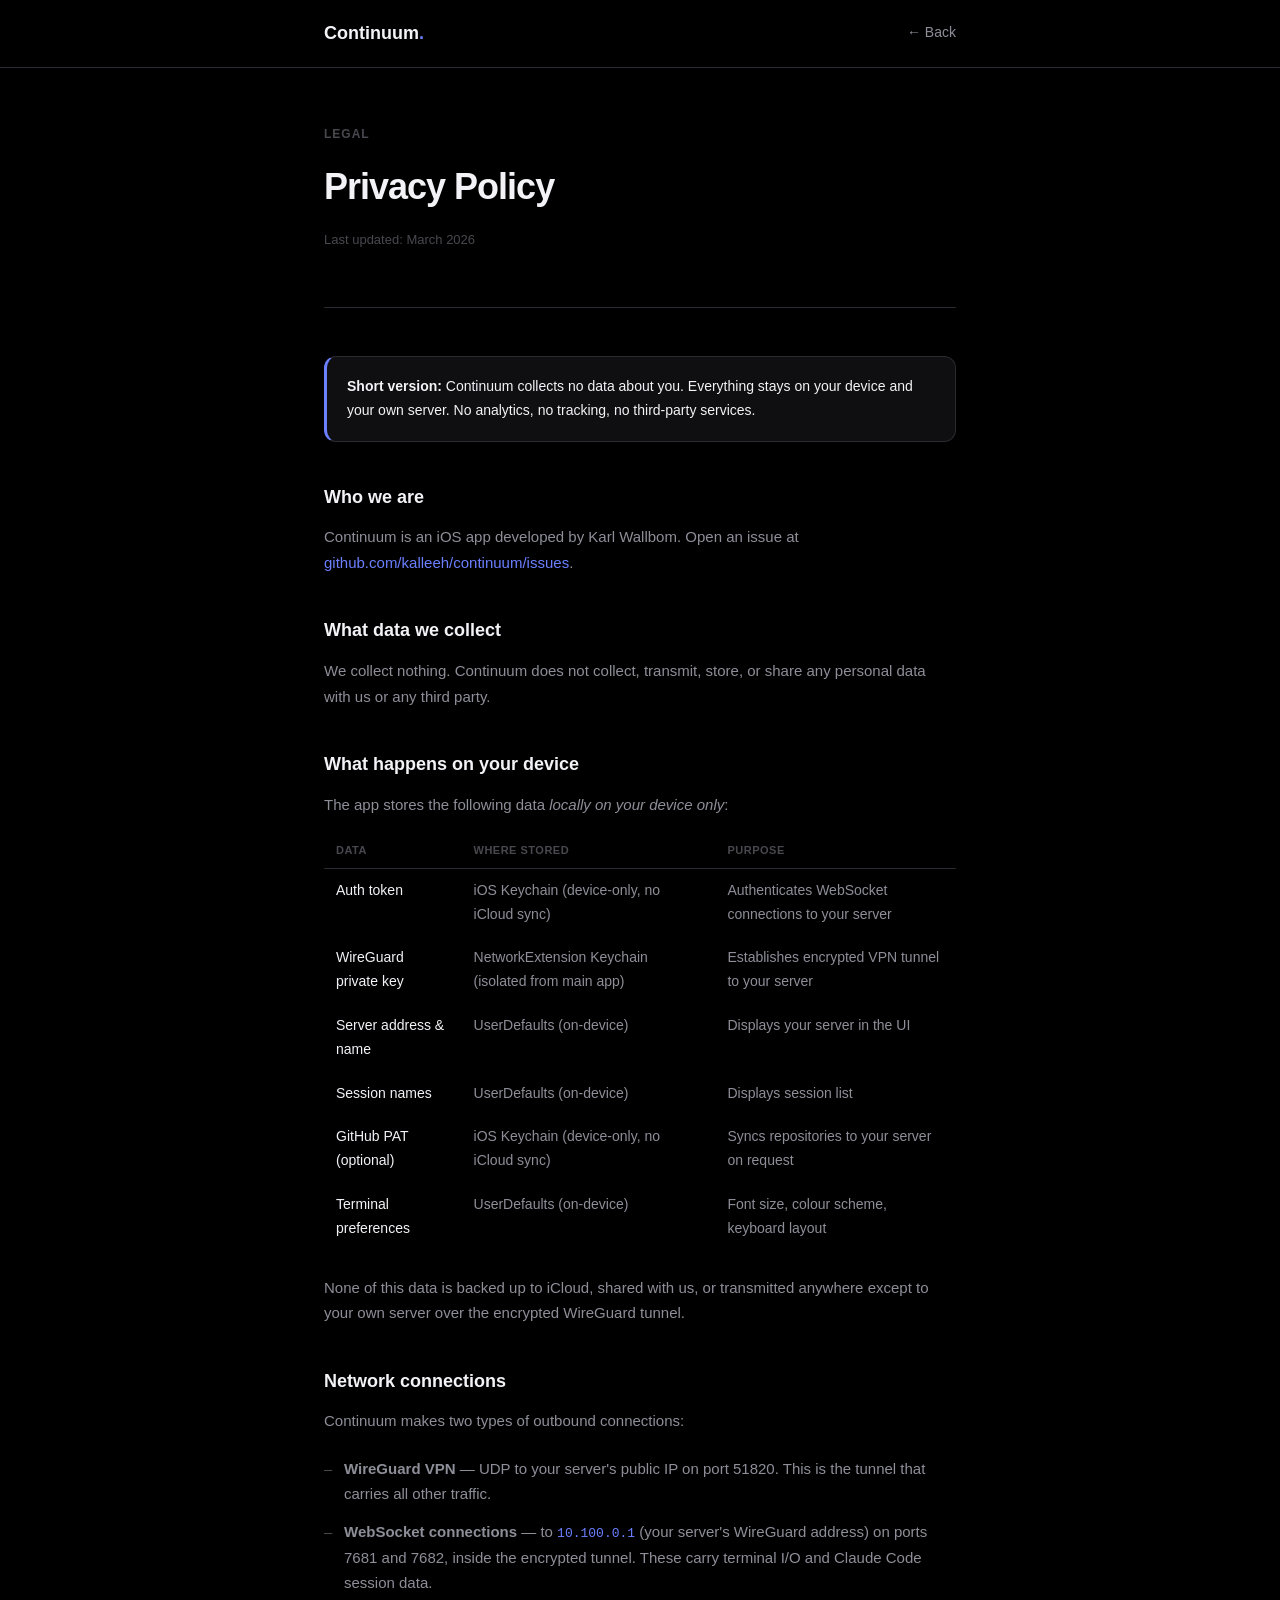
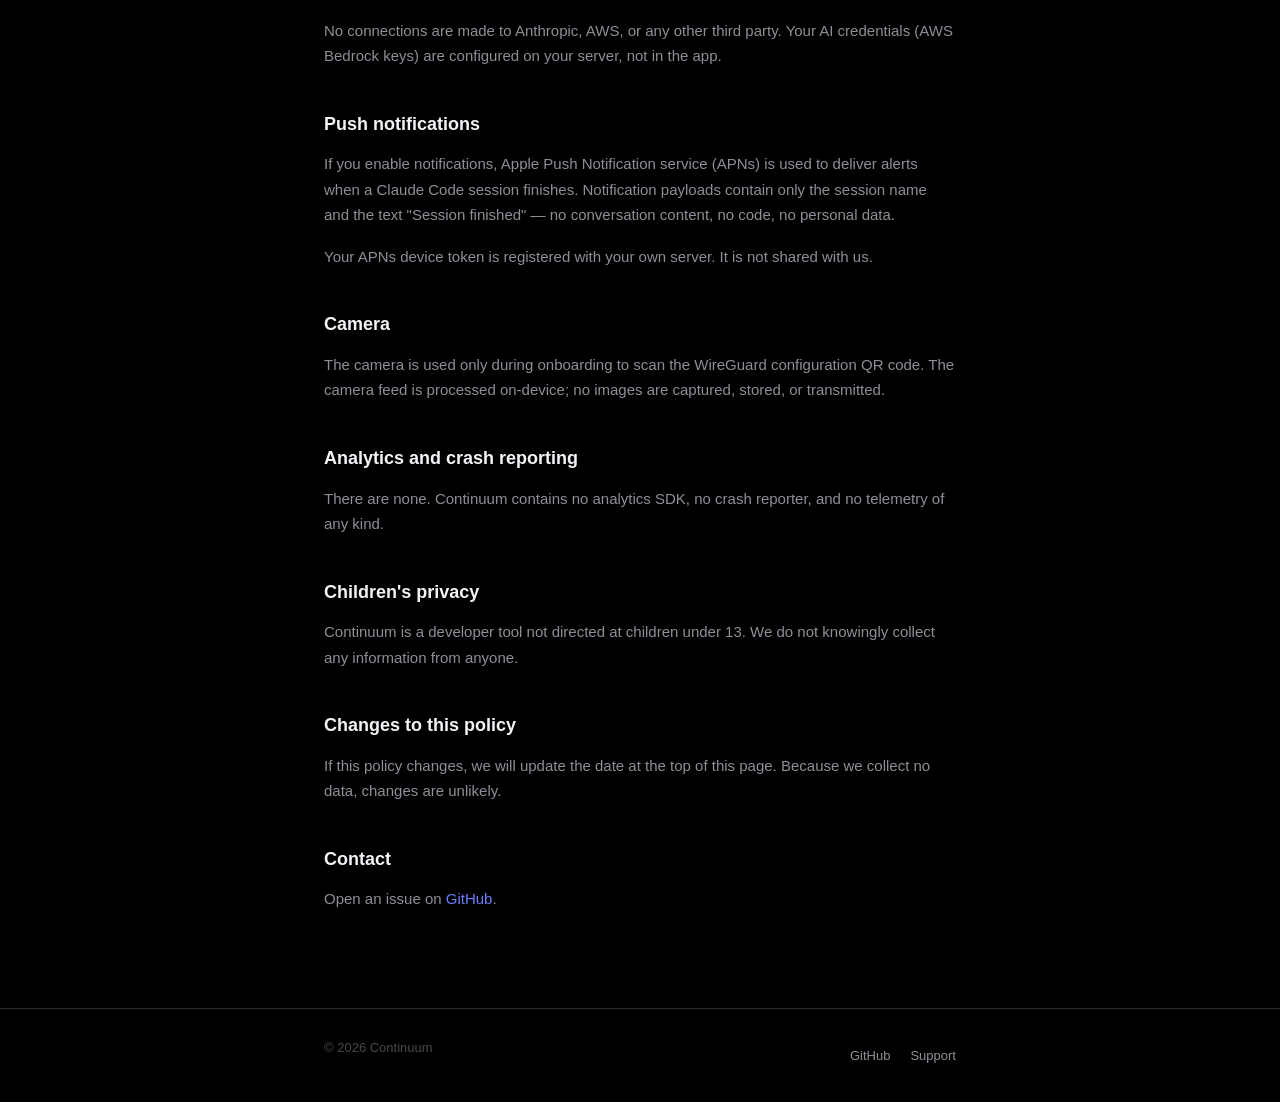
==== privacy.html @ df1a8e6a "Initial release" ====
<!DOCTYPE html>
<html lang="en">
<head>
  <meta charset="UTF-8">
  <meta name="viewport" content="width=device-width, initial-scale=1.0">
  <title>Privacy Policy — Continuum</title>
  <link rel="icon" href="data:image/svg+xml,<svg xmlns='http://www.w3.org/2000/svg' viewBox='0 0 100 100'><text y='.9em' font-size='90'>♾️</text></svg>">
  <style>
    :root {
      --bg:      #000000;
      --surface: #0f0f12;
      --border:  #2a2a30;
      --accent:  #6b7fff;
      --text:    #f2f2f7;
      --muted:   #8e8e99;
      --faint:   #48484f;
      --radius:  12px;
    }

    * { box-sizing: border-box; margin: 0; padding: 0; }

    body {
      background: var(--bg);
      color: var(--text);
      font-family: -apple-system, BlinkMacSystemFont, "Segoe UI", sans-serif;
      line-height: 1.7;
      -webkit-font-smoothing: antialiased;
    }

    a { color: var(--accent); text-decoration: none; }
    a:hover { text-decoration: underline; }

    .container {
      max-width: 680px;
      margin: 0 auto;
      padding: 0 24px;
    }

    nav {
      border-bottom: 1px solid var(--border);
      padding: 18px 0;
    }
    nav .container {
      display: flex;
      align-items: center;
      justify-content: space-between;
    }
    .logo {
      font-size: 18px;
      font-weight: 700;
      color: var(--text);
      text-decoration: none;
    }
    .logo span { color: var(--accent); }
    nav a.back {
      font-size: 14px;
      color: var(--muted);
    }

    .page-header {
      padding: 56px 0 40px;
      border-bottom: 1px solid var(--border);
      margin-bottom: 48px;
    }
    .page-header .label {
      font-size: 12px;
      font-weight: 600;
      letter-spacing: 1px;
      text-transform: uppercase;
      color: var(--faint);
      margin-bottom: 12px;
    }
    h1 {
      font-size: 36px;
      font-weight: 800;
      letter-spacing: -1px;
      margin-bottom: 12px;
    }
    .updated {
      font-size: 13px;
      color: var(--faint);
    }

    .content {
      padding-bottom: 80px;
    }

    h2 {
      font-size: 18px;
      font-weight: 700;
      margin: 40px 0 12px;
      color: var(--text);
    }
    h2:first-child { margin-top: 0; }

    p {
      font-size: 15px;
      color: var(--muted);
      margin-bottom: 16px;
    }

    ul {
      list-style: none;
      margin: 0 0 16px;
      padding: 0;
    }
    ul li {
      font-size: 15px;
      color: var(--muted);
      padding: 6px 0 6px 20px;
      position: relative;
    }
    ul li::before {
      content: "–";
      position: absolute;
      left: 0;
      color: var(--faint);
    }

    .callout {
      background: var(--surface);
      border: 1px solid var(--border);
      border-left: 3px solid var(--accent);
      border-radius: var(--radius);
      padding: 18px 20px;
      margin: 0 0 24px;
    }
    .callout p {
      margin: 0;
      font-size: 14px;
      color: var(--text);
    }

    table {
      width: 100%;
      border-collapse: collapse;
      font-size: 14px;
      margin-bottom: 24px;
    }
    th {
      text-align: left;
      font-size: 11px;
      font-weight: 600;
      letter-spacing: 0.5px;
      text-transform: uppercase;
      color: var(--faint);
      padding: 8px 12px;
      border-bottom: 1px solid var(--border);
    }
    td {
      padding: 10px 12px;
      color: var(--muted);
      border-bottom: 1px solid var(--border)66;
      vertical-align: top;
    }
    td:first-child { color: var(--text); font-weight: 500; }

    footer {
      border-top: 1px solid var(--border);
      padding: 28px 0;
    }
    footer .container {
      display: flex;
      align-items: center;
      justify-content: space-between;
      flex-wrap: wrap;
      gap: 12px;
    }
    footer p { font-size: 13px; color: var(--faint); }
    footer a { color: var(--muted); font-size: 13px; }
    footer a:hover { color: var(--text); text-decoration: none; }
  </style>
</head>
<body>

  <nav>
    <div class="container">
      <a class="logo" href="index.html">Continuum<span>.</span></a>
      <a class="back" href="index.html">← Back</a>
    </div>
  </nav>

  <div class="container">

    <div class="page-header">
      <p class="label">Legal</p>
      <h1>Privacy Policy</h1>
      <p class="updated">Last updated: March 2026</p>
    </div>

    <div class="content">

      <div class="callout">
        <p><strong>Short version:</strong> Continuum collects no data about you. Everything stays on your device and your own server. No analytics, no tracking, no third-party services.</p>
      </div>

      <h2>Who we are</h2>
      <p>Continuum is an iOS app developed by Karl Wallbom. Open an issue at <a href="https://github.com/kalleeh/continuum/issues">github.com/kalleeh/continuum/issues</a>.</p>

      <h2>What data we collect</h2>
      <p>We collect nothing. Continuum does not collect, transmit, store, or share any personal data with us or any third party.</p>

      <h2>What happens on your device</h2>
      <p>The app stores the following data <em>locally on your device only</em>:</p>

      <table>
        <thead>
          <tr>
            <th>Data</th>
            <th>Where stored</th>
            <th>Purpose</th>
          </tr>
        </thead>
        <tbody>
          <tr>
            <td>Auth token</td>
            <td>iOS Keychain (device-only, no iCloud sync)</td>
            <td>Authenticates WebSocket connections to your server</td>
          </tr>
          <tr>
            <td>WireGuard private key</td>
            <td>NetworkExtension Keychain (isolated from main app)</td>
            <td>Establishes encrypted VPN tunnel to your server</td>
          </tr>
          <tr>
            <td>Server address &amp; name</td>
            <td>UserDefaults (on-device)</td>
            <td>Displays your server in the UI</td>
          </tr>
          <tr>
            <td>Session names</td>
            <td>UserDefaults (on-device)</td>
            <td>Displays session list</td>
          </tr>
          <tr>
            <td>GitHub PAT (optional)</td>
            <td>iOS Keychain (device-only, no iCloud sync)</td>
            <td>Syncs repositories to your server on request</td>
          </tr>
          <tr>
            <td>Terminal preferences</td>
            <td>UserDefaults (on-device)</td>
            <td>Font size, colour scheme, keyboard layout</td>
          </tr>
        </tbody>
      </table>

      <p>None of this data is backed up to iCloud, shared with us, or transmitted anywhere except to your own server over the encrypted WireGuard tunnel.</p>

      <h2>Network connections</h2>
      <p>Continuum makes two types of outbound connections:</p>
      <ul>
        <li><strong>WireGuard VPN</strong> — UDP to your server's public IP on port 51820. This is the tunnel that carries all other traffic.</li>
        <li><strong>WebSocket connections</strong> — to <code style="font-size:13px;color:var(--accent)">10.100.0.1</code> (your server's WireGuard address) on ports 7681 and 7682, inside the encrypted tunnel. These carry terminal I/O and Claude Code session data.</li>
      </ul>
      <p>No connections are made to Anthropic, AWS, or any other third party. Your AI credentials (AWS Bedrock keys) are configured on your server, not in the app.</p>

      <h2>Push notifications</h2>
      <p>If you enable notifications, Apple Push Notification service (APNs) is used to deliver alerts when a Claude Code session finishes. Notification payloads contain only the session name and the text "Session finished" — no conversation content, no code, no personal data.</p>
      <p>Your APNs device token is registered with your own server. It is not shared with us.</p>

      <h2>Camera</h2>
      <p>The camera is used only during onboarding to scan the WireGuard configuration QR code. The camera feed is processed on-device; no images are captured, stored, or transmitted.</p>

      <h2>Analytics and crash reporting</h2>
      <p>There are none. Continuum contains no analytics SDK, no crash reporter, and no telemetry of any kind.</p>

      <h2>Children's privacy</h2>
      <p>Continuum is a developer tool not directed at children under 13. We do not knowingly collect any information from anyone.</p>

      <h2>Changes to this policy</h2>
      <p>If this policy changes, we will update the date at the top of this page. Because we collect no data, changes are unlikely.</p>

      <h2>Contact</h2>
      <p>Open an issue on <a href="https://github.com/kalleeh/continuum/issues">GitHub</a>.</p>

    </div>
  </div>

  <footer>
    <div class="container">
      <p>© 2026 Continuum</p>
      <div style="display:flex;gap:20px">
        <a href="https://github.com/kalleeh/continuum">GitHub</a>
        <a href="index.html">Support</a>
      </div>
    </div>
  </footer>

</body>
</html>
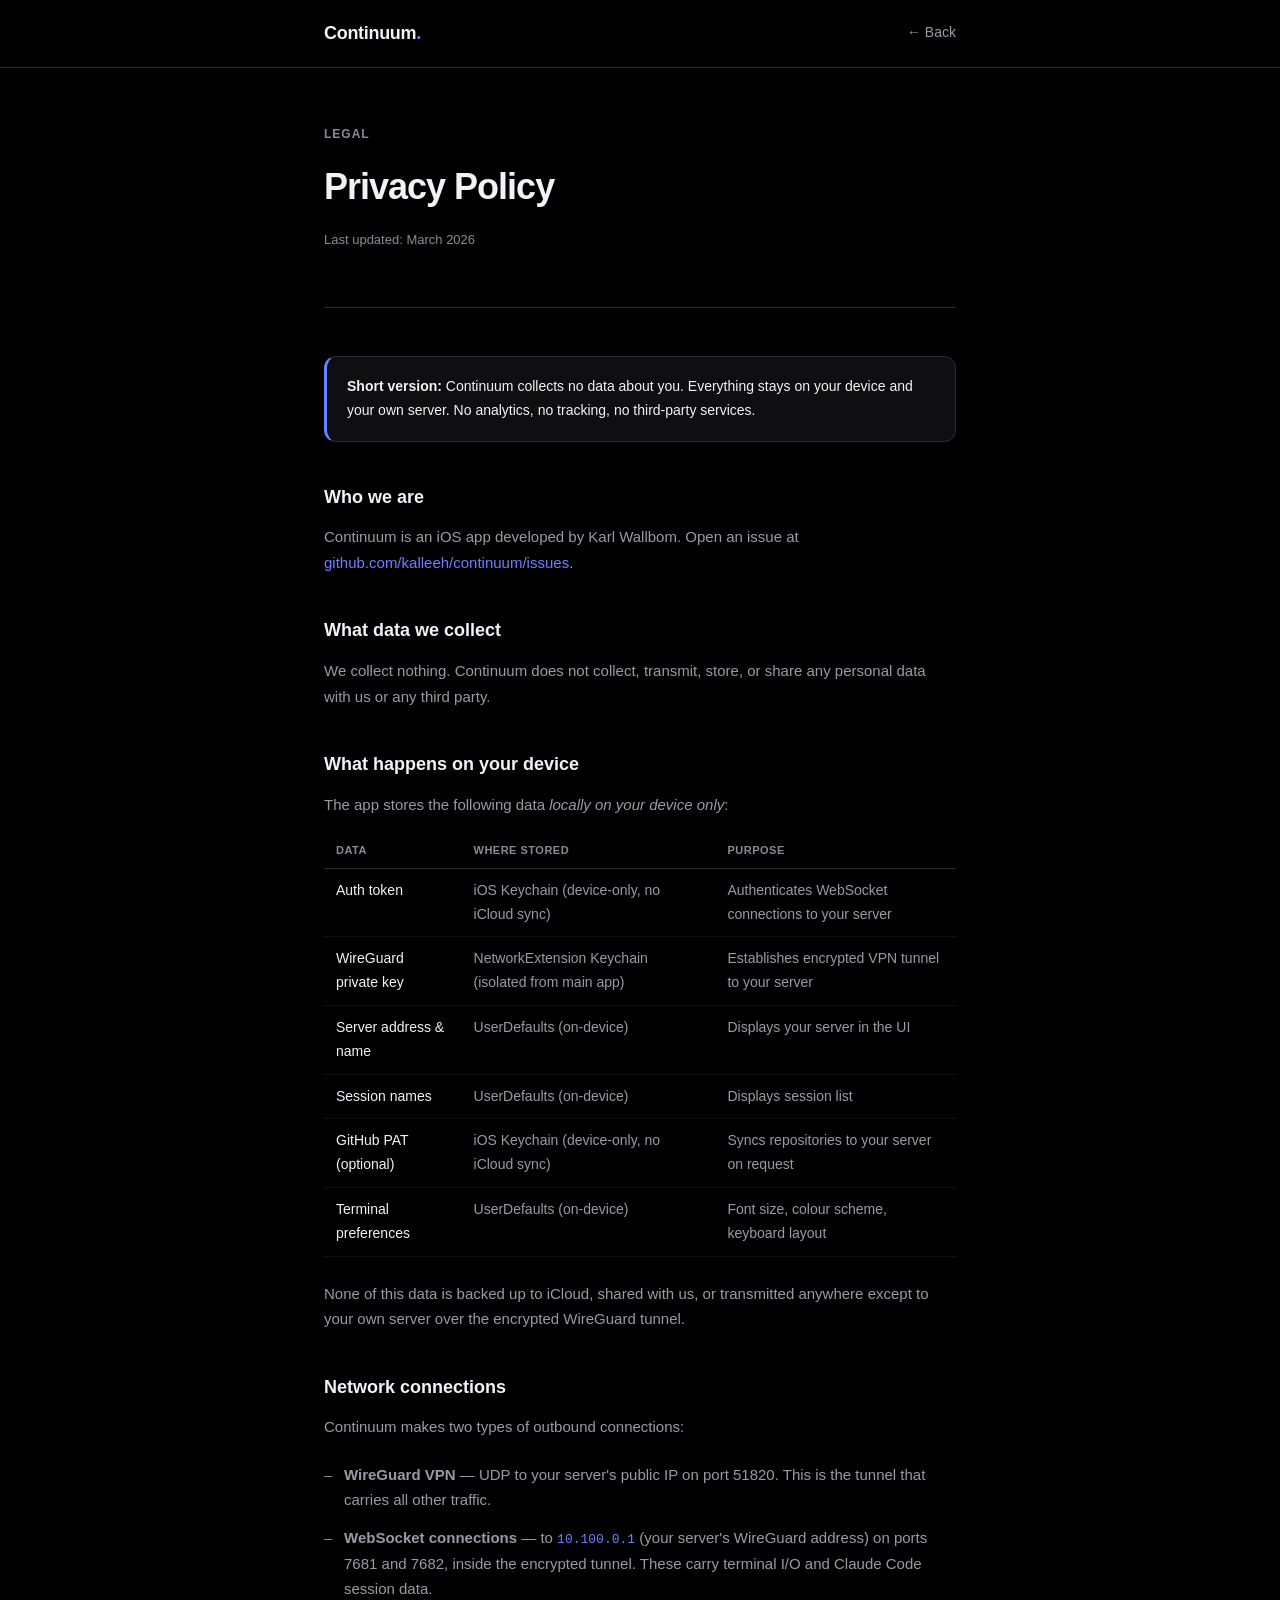
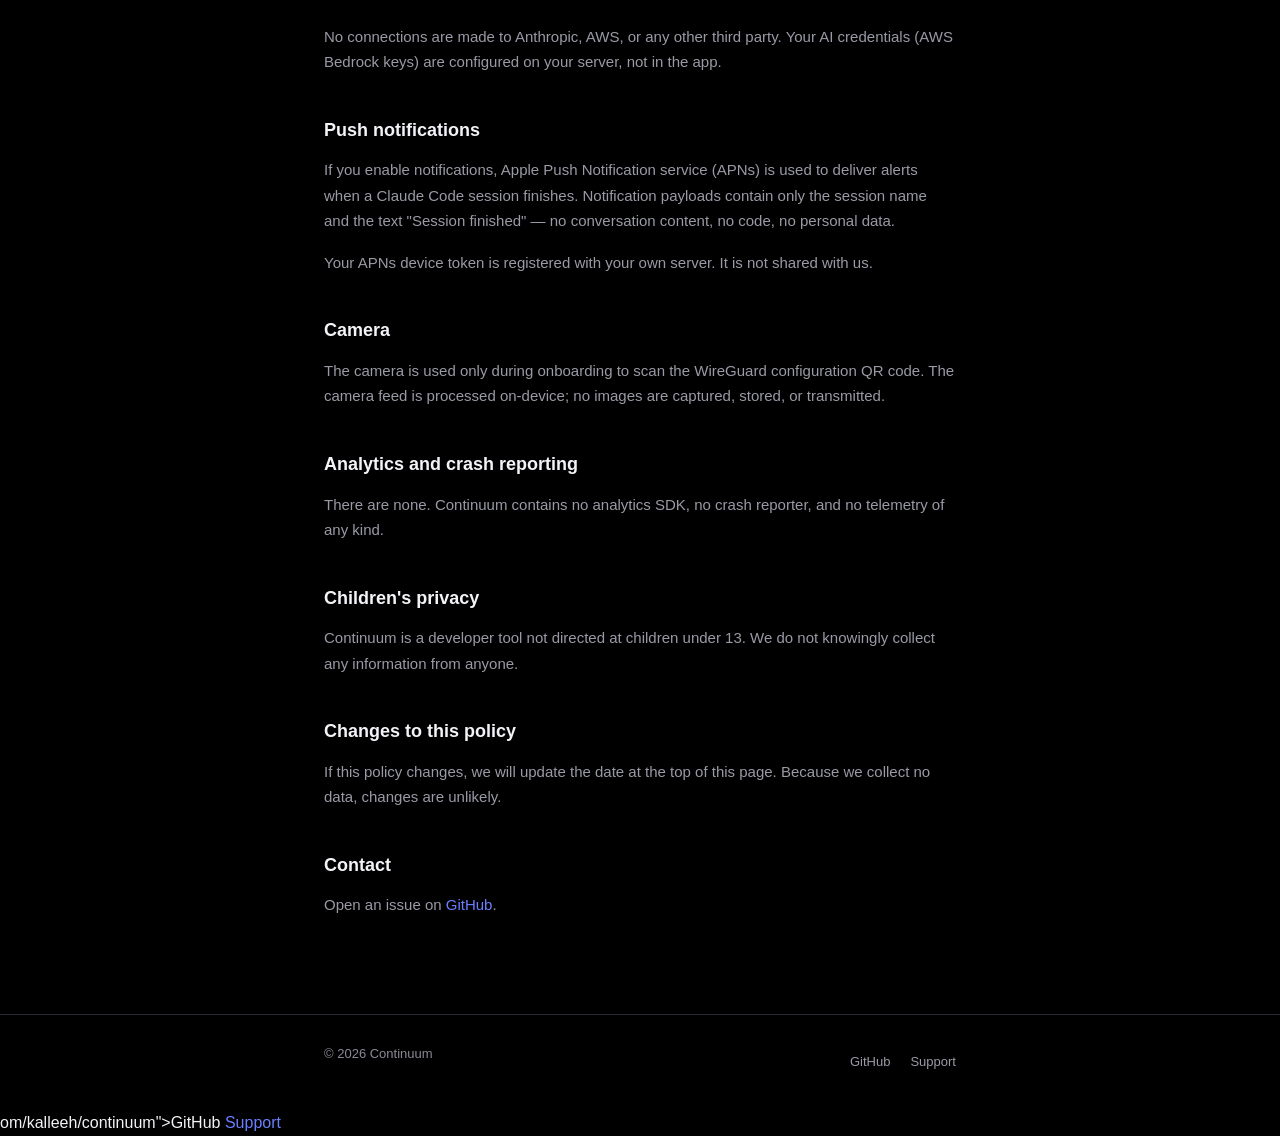
==== commit 8e388c3e: "Optimize images: PNG→JPG conversion, remove dead assets - Replace PNG screenshots and backgrounds wi" ====
--- a/privacy.html
+++ b/privacy.html
@@ -4,54 +4,23 @@
   <meta charset="UTF-8">
   <meta name="viewport" content="width=device-width, initial-scale=1.0">
   <title>Privacy Policy — Continuum</title>
-  <link rel="icon" href="data:image/svg+xml,<svg xmlns='http://www.w3.org/2000/svg' viewBox='0 0 100 100'><text y='.9em' font-size='90'>♾️</text></svg>">
+  <meta name="description" content="Privacy Policy for Continuum — the iOS app for remote AI coding sessions over WireGuard VPN.">
+  <meta property="og:url" content="https://kalleeh.github.io/continuum/privacy.html">
+  <meta name="twitter:card" content="summary">
+  <meta name="twitter:title" content="Privacy Policy — Continuum">
+  <meta name="twitter:description" content="Privacy Policy for Continuum — the iOS app for remote AI coding sessions over WireGuard VPN.">
+  <link rel="canonical" href="https://kalleeh.github.io/continuum/privacy.html">
+  <link rel="icon" href="favicon.ico" sizes="any">
+  <link rel="icon" type="image/png" sizes="32x32" href="img/favicon-32x32.png">
+  <link rel="apple-touch-icon" sizes="180x180" href="img/apple-touch-icon.png">
+  <link rel="stylesheet" href="shared.css">
   <style>
-    :root {
-      --bg:      #000000;
-      --surface: #0f0f12;
-      --border:  #2a2a30;
-      --accent:  #6b7fff;
-      --text:    #f2f2f7;
-      --muted:   #8e8e99;
-      --faint:   #48484f;
-      --radius:  12px;
-    }
-
-    * { box-sizing: border-box; margin: 0; padding: 0; }
-
-    body {
-      background: var(--bg);
-      color: var(--text);
-      font-family: -apple-system, BlinkMacSystemFont, "Segoe UI", sans-serif;
-      line-height: 1.7;
-      -webkit-font-smoothing: antialiased;
-    }
-
-    a { color: var(--accent); text-decoration: none; }
-    a:hover { text-decoration: underline; }
+    body { line-height: 1.7; }
 
     .container {
       max-width: 680px;
-      margin: 0 auto;
-      padding: 0 24px;
-    }
-
-    nav {
-      border-bottom: 1px solid var(--border);
-      padding: 18px 0;
-    }
-    nav .container {
-      display: flex;
-      align-items: center;
-      justify-content: space-between;
-    }
-    .logo {
-      font-size: 18px;
-      font-weight: 700;
-      color: var(--text);
-      text-decoration: none;
-    }
-    .logo span { color: var(--accent); }
+    }
+
     nav a.back {
       font-size: 14px;
       color: var(--muted);
@@ -150,25 +119,11 @@
     td {
       padding: 10px 12px;
       color: var(--muted);
-      border-bottom: 1px solid var(--border)66;
+      border-bottom: 1px solid rgba(42, 42, 48, 0.4);
       vertical-align: top;
     }
     td:first-child { color: var(--text); font-weight: 500; }
 
-    footer {
-      border-top: 1px solid var(--border);
-      padding: 28px 0;
-    }
-    footer .container {
-      display: flex;
-      align-items: center;
-      justify-content: space-between;
-      flex-wrap: wrap;
-      gap: 12px;
-    }
-    footer p { font-size: 13px; color: var(--faint); }
-    footer a { color: var(--muted); font-size: 13px; }
-    footer a:hover { color: var(--text); text-decoration: none; }
   </style>
 </head>
 <body>
@@ -179,6 +134,8 @@
       <a class="back" href="index.html">← Back</a>
     </div>
   </nav>
+
+  <main>
 
   <div class="container">
 
@@ -276,6 +233,7 @@
 
     </div>
   </div>
+  </main>
 
   <footer>
     <div class="container">
@@ -289,3 +247,11 @@
 
 </body>
 </html>
+om/kalleeh/continuum">GitHub</a>
+        <a href="index.html">Support</a>
+      </div>
+    </div>
+  </footer>
+
+</body>
+</html>
--- a/shared.css
+++ b/shared.css
@@ -0,0 +1,68 @@
+:root {
+  --bg:        #000000;
+  --surface:   #0f0f12;
+  --raised:    #1a1a1f;
+  --border:    #2a2a30;
+  --accent:    #6b7fff;
+  --text:      #f2f2f7;
+  --muted:     #9a9aa6;
+  --faint:     #8a8a95;
+  --radius:    12px;
+  --status-online: #22c55e;
+}
+
+* { box-sizing: border-box; margin: 0; padding: 0; }
+
+body {
+  background: var(--bg);
+  color: var(--text);
+  font-family: -apple-system, BlinkMacSystemFont, "Segoe UI", sans-serif;
+  line-height: 1.6;
+  -webkit-font-smoothing: antialiased;
+}
+
+a { color: var(--accent); text-decoration: none; }
+a:hover { text-decoration: underline; }
+a:focus-visible, .btn:focus-visible {
+  outline: 2px solid var(--accent);
+  outline-offset: 2px;
+}
+
+.container {
+  max-width: 760px;
+  margin: 0 auto;
+  padding: 0 24px;
+}
+
+nav {
+  border-bottom: 1px solid var(--border);
+  padding: 18px 0;
+}
+nav .container {
+  display: flex;
+  align-items: center;
+  justify-content: space-between;
+}
+.logo {
+  font-size: 18px;
+  font-weight: 700;
+  letter-spacing: -0.3px;
+  color: var(--text);
+  text-decoration: none;
+}
+.logo span { color: var(--accent); }
+
+footer {
+  border-top: 1px solid var(--border);
+  padding: 28px 0;
+}
+footer .container {
+  display: flex;
+  align-items: center;
+  justify-content: space-between;
+  flex-wrap: wrap;
+  gap: 12px;
+}
+footer p { font-size: 13px; color: var(--faint); }
+footer a { color: var(--muted); font-size: 13px; }
+footer a:hover { color: var(--text); text-decoration: none; }
